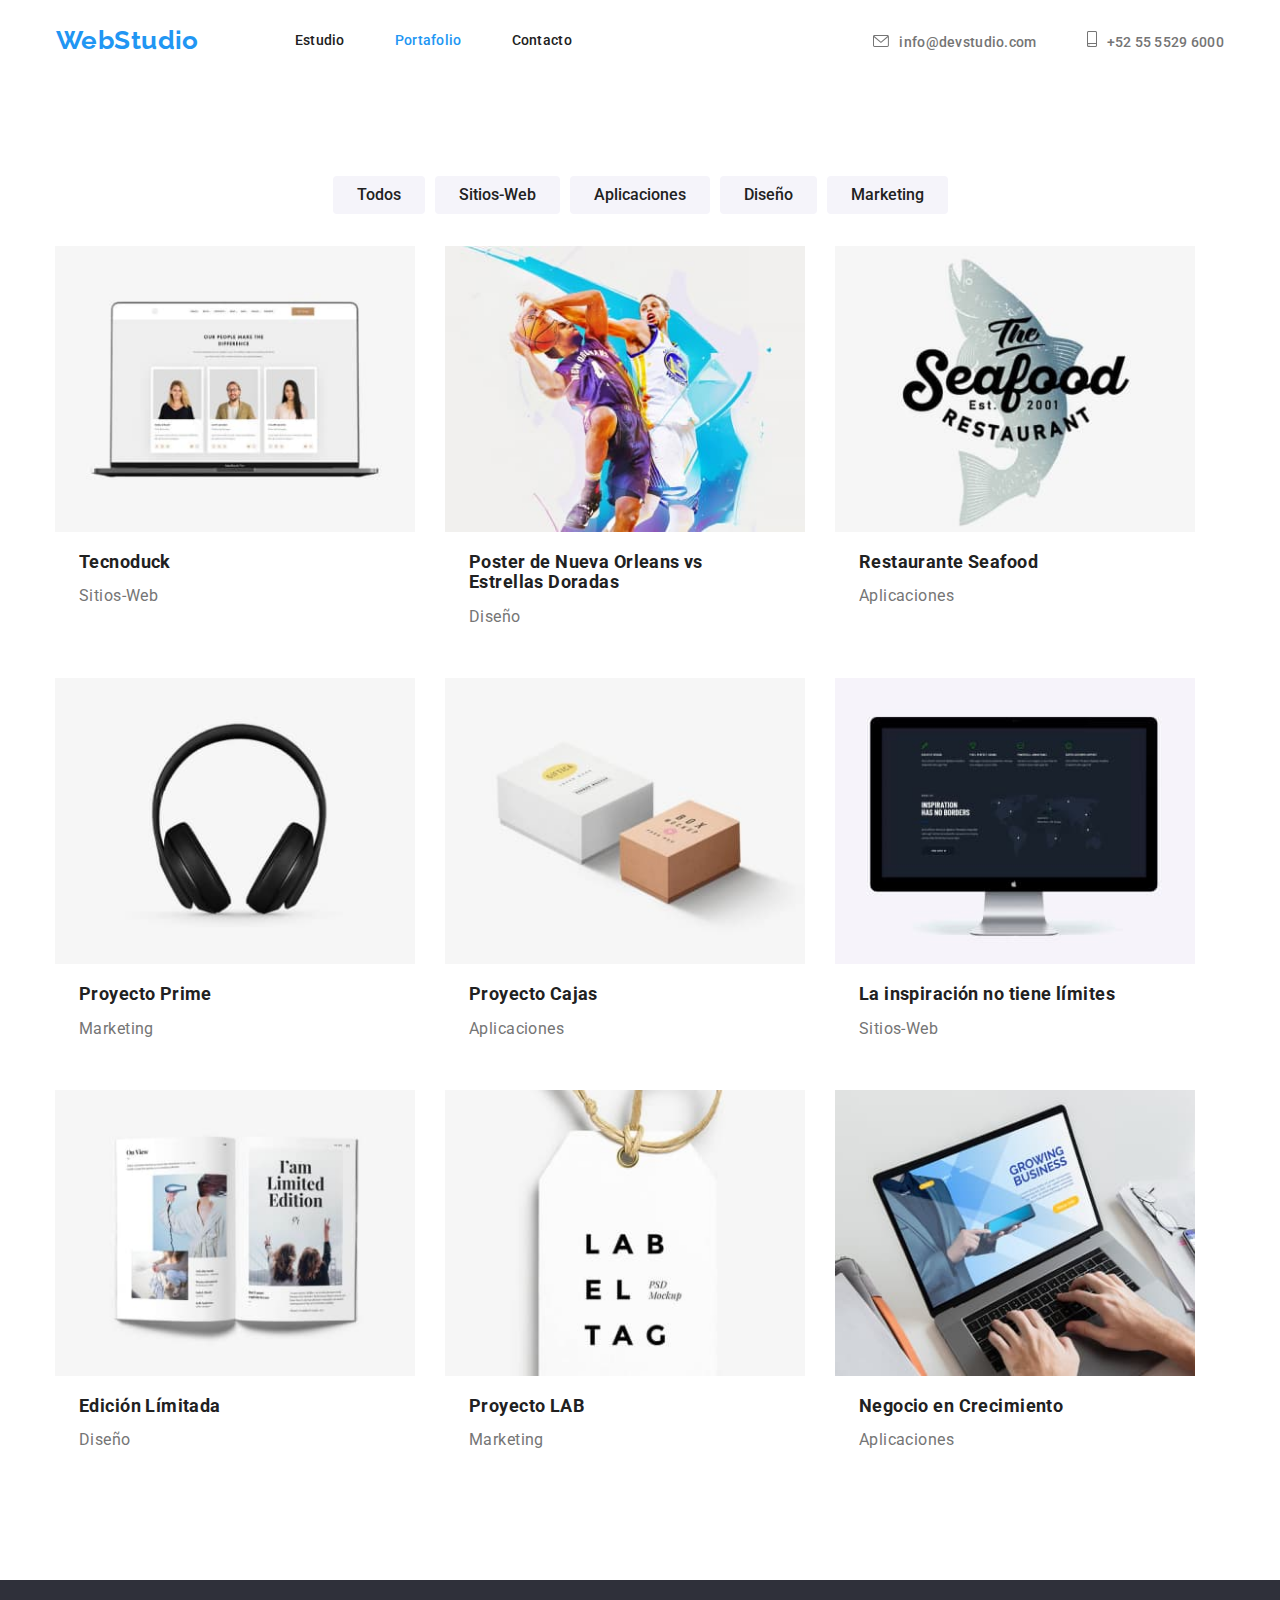
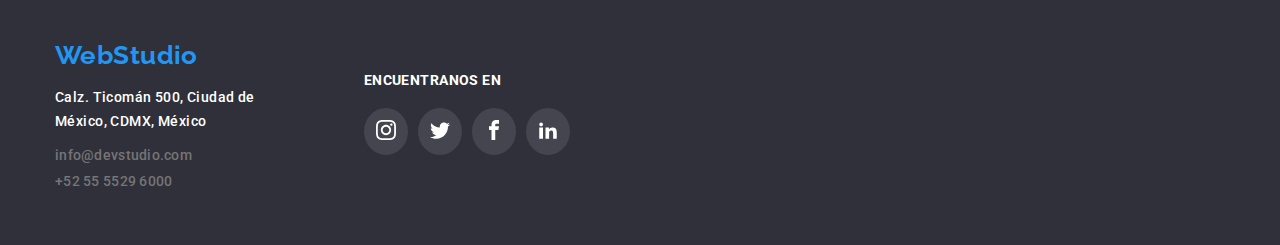
==== portfolio.html @ 625d2a37 "tarea4" ====
<!DOCTYPE html>
<html lang="en">
  <head>
    <meta charset="UTF-8" />
    <meta http-equiv="X-UA-Compatible" content="IE=edge" />
    <meta name="viewport" content="width=device-width, initial-scale=1.0" />
    <title>WebStudio - Portafolio</title>
    <link rel="stylesheet" href="./css/styles.css" />
    <link rel="shortcut icon" href="./images/logo.png" type="image/png" />
    <link
      href="https://fonts.googleapis.com/css2?family=Raleway:wght@200;300;400;500;600;700&family=Roboto:wght@100;300;400;500;700&display=swap"
      rel="stylesheet"
    />
    <link rel="stylesheet" href="node_modules/modern-normalize/modern-normalize.css">
    <svg aria-hidden="true" style="position: absolute; width: 0; height: 0; overflow: hidden;" version="1.1" xmlns="http://www.w3.org/2000/svg" xmlns:xlink="http://www.w3.org/1999/xlink">
      <defs>
      <symbol id="icon-cell" viewBox="0 0 20 32">
      <path d="M17 0h-14c-1.654 0-3 1.346-3 3v26c0 1.654 1.346 3 3 3h14c1.654 0 3-1.346 3-3v-26c0-1.654-1.346-3-3-3zM3 2h14c0.552 0 1 0.448 1 1v21h-16v-21c0-0.552 0.448-1 1-1zM17 30h-14c-0.552 0-1-0.448-1-1v-3h16v3c0 0.552-0.448 1-1 1z"></path>
      <path d="M4.707 27.478c0.391 0.365 0.391 0.956 0 1.321s-1.024 0.365-1.414 0c-0.391-0.365-0.391-0.956 0-1.321s1.024-0.365 1.414 0z"></path>
      </symbol>
      <symbol id="icon-mail" viewBox="0 0 43 32">
      <path d="M38.667 0h-34.667c-2.206 0-4 1.794-4 4v24c0 2.206 1.794 4 4 4h34.667c2.206 0 4-1.794 4-4v-24c0-2.206-1.794-4-4-4zM38.667 2.667c0.181 0 0.353 0.038 0.511 0.103l-17.844 15.466-17.844-15.466c0.158-0.066 0.33-0.103 0.511-0.103h34.667zM38.667 29.333h-34.667c-0.736 0-1.333-0.598-1.333-1.333v-22.413l17.793 15.421c0.251 0.217 0.563 0.326 0.874 0.326s0.622-0.108 0.874-0.326l17.793-15.421v22.413c0 0.736-0.598 1.333-1.333 1.333z"></path>
      </symbol>
      <symbol id="icon-facebook" viewBox="0 0 32 32">
        <path
          d="M19 6h5v-6h-5c-3.86 0-7 3.14-7 7v3h-4v6h4v16h6v-16h5l1-6h-6v-3c0-0.542 0.458-1 1-1z"
        ></path>
      </symbol>
      <symbol id="icon-instagram" viewBox="0 0 32 32">
        <path
          d="M16 2.881c4.275 0 4.781 0.019 6.462 0.094 1.563 0.069 2.406 0.331 2.969 0.55 0.744 0.288 1.281 0.638 1.837 1.194 0.563 0.563 0.906 1.094 1.2 1.838 0.219 0.563 0.481 1.412 0.55 2.969 0.075 1.688 0.094 2.194 0.094 6.463s-0.019 4.781-0.094 6.463c-0.069 1.563-0.331 2.406-0.55 2.969-0.288 0.744-0.637 1.281-1.194 1.837-0.563 0.563-1.094 0.906-1.837 1.2-0.563 0.219-1.413 0.481-2.969 0.55-1.688 0.075-2.194 0.094-6.463 0.094s-4.781-0.019-6.463-0.094c-1.563-0.069-2.406-0.331-2.969-0.55-0.744-0.288-1.281-0.637-1.838-1.194-0.563-0.563-0.906-1.094-1.2-1.837-0.219-0.563-0.481-1.413-0.55-2.969-0.075-1.688-0.094-2.194-0.094-6.463s0.019-4.781 0.094-6.463c0.069-1.563 0.331-2.406 0.55-2.969 0.288-0.744 0.638-1.281 1.194-1.838 0.563-0.563 1.094-0.906 1.838-1.2 0.563-0.219 1.412-0.481 2.969-0.55 1.681-0.075 2.188-0.094 6.463-0.094zM16 0c-4.344 0-4.887 0.019-6.594 0.094-1.7 0.075-2.869 0.35-3.881 0.744-1.056 0.412-1.95 0.956-2.837 1.85-0.894 0.888-1.438 1.781-1.85 2.831-0.394 1.019-0.669 2.181-0.744 3.881-0.075 1.713-0.094 2.256-0.094 6.6s0.019 4.887 0.094 6.594c0.075 1.7 0.35 2.869 0.744 3.881 0.413 1.056 0.956 1.95 1.85 2.837 0.887 0.887 1.781 1.438 2.831 1.844 1.019 0.394 2.181 0.669 3.881 0.744 1.706 0.075 2.25 0.094 6.594 0.094s4.888-0.019 6.594-0.094c1.7-0.075 2.869-0.35 3.881-0.744 1.050-0.406 1.944-0.956 2.831-1.844s1.438-1.781 1.844-2.831c0.394-1.019 0.669-2.181 0.744-3.881 0.075-1.706 0.094-2.25 0.094-6.594s-0.019-4.887-0.094-6.594c-0.075-1.7-0.35-2.869-0.744-3.881-0.394-1.063-0.938-1.956-1.831-2.844-0.887-0.887-1.781-1.438-2.831-1.844-1.019-0.394-2.181-0.669-3.881-0.744-1.712-0.081-2.256-0.1-6.6-0.1v0z"
        ></path>
        <path
          d="M16 7.781c-4.537 0-8.219 3.681-8.219 8.219s3.681 8.219 8.219 8.219 8.219-3.681 8.219-8.219c0-4.537-3.681-8.219-8.219-8.219zM16 21.331c-2.944 0-5.331-2.387-5.331-5.331s2.387-5.331 5.331-5.331c2.944 0 5.331 2.387 5.331 5.331s-2.387 5.331-5.331 5.331z"
        ></path>
        <path
          d="M26.462 7.456c0 1.060-0.859 1.919-1.919 1.919s-1.919-0.859-1.919-1.919c0-1.060 0.859-1.919 1.919-1.919s1.919 0.859 1.919 1.919z"
        ></path>
      </symbol>
      <symbol id="icon-twitter" viewBox="0 0 32 32">
        <path
          d="M32 7.075c-1.175 0.525-2.444 0.875-3.769 1.031 1.356-0.813 2.394-2.1 2.887-3.631-1.269 0.75-2.675 1.3-4.169 1.594-1.2-1.275-2.906-2.069-4.794-2.069-3.625 0-6.563 2.938-6.563 6.563 0 0.512 0.056 1.012 0.169 1.494-5.456-0.275-10.294-2.888-13.531-6.862-0.563 0.969-0.887 2.1-0.887 3.3 0 2.275 1.156 4.287 2.919 5.463-1.075-0.031-2.087-0.331-2.975-0.819 0 0.025 0 0.056 0 0.081 0 3.181 2.263 5.838 5.269 6.437-0.55 0.15-1.131 0.231-1.731 0.231-0.425 0-0.831-0.044-1.237-0.119 0.838 2.606 3.263 4.506 6.131 4.563-2.25 1.762-5.075 2.813-8.156 2.813-0.531 0-1.050-0.031-1.569-0.094 2.913 1.869 6.362 2.95 10.069 2.95 12.075 0 18.681-10.006 18.681-18.681 0-0.287-0.006-0.569-0.019-0.85 1.281-0.919 2.394-2.075 3.275-3.394z"
        ></path>
      </symbol>
      <symbol id="icon-linkedin" viewBox="0 0 32 32">
        <path
          d="M12 12h5.535v2.837h0.079c0.77-1.381 2.655-2.837 5.464-2.837 5.842 0 6.922 3.637 6.922 8.367v9.633h-5.769v-8.54c0-2.037-0.042-4.657-3.001-4.657-3.005 0-3.463 2.218-3.463 4.509v8.688h-5.767v-18z"
        ></path>
        <path d="M2 12h6v18h-6v-18z"></path>
        <path
          d="M8 7c0 1.657-1.343 3-3 3s-3-1.343-3-3c0-1.657 1.343-3 3-3s3 1.343 3 3z"
        ></path>
      </symbol>
      </defs>
      </svg>
  </head>
  <body>
    <header class="header">
      <div class="container header-container">
        <a class="logo" href="./index.html">WebStudio</a>
        <nav class="navegation">
          <ul class="list nav-menu">
            <li class="nav-list">
              <a class="link" href="./index.html">Estudio</a>
            </li>
            <li class="nav-list">
              <a class="link current" href="./portfolio.html">Portafolio</a>
            </li>
            <li class="nav-list">
              <a class="link" href="./contacto.html">Contacto</a>
            </li>
          </ul>
        </nav>
        <ul class="list nav-info">
          <li class="nav-list">
            <a class="link-contact" href="mailto:info@devstudio.com"
              ><svg class="svg-info" width="16" height="12"><use href="#icon-mail"></use></svg>info@devstudio.com</a
            >
          </li>
          <li class="nav-list">
            <a class="link-contact" href="tel:+525555296000"
              ><svg class="svg-info" width="10" height="16"><use href="#icon-cell"></use></svg>+52 55 5529 6000</a
            >
          </li>
        </ul>
      </div>
    </header>
    <main>
      <section class="port-galery section">
        <div class="container">
          <h2 hidden>Portafolio</h2>
          <ul class="nav-btn">
            <li class="list-btn">
              <button class="btn" type="button" href="#">Todos</button>
            </li>
            <li class="list-btn">
              <button class="btn" type="button" href="#">Sitios-Web</button>
            </li>
            <li class="list-btn">
              <button class="btn" type="button" href="#">Aplicaciones</button>
            </li>
            <li class="list-btn">
              <button class="btn" type="button" href="#">Diseño</button>
            </li>
            <li class="list-btn">
              <button class="btn" type="button" href="#">Marketing</button>
            </li>
          </ul>
          <ul class="galery">
            <li class="list-portfolio">
              <img
                class="img-galery"
                src="./images/imagen8.jpg"
                alt="imagen"
                width="380"
                height="294"
              />
              <div class="detail">
                <h3 class="list-tittle">Tecnoduck</h3>
                <p class="list-paragraph">Sitios-Web</p>
              </div>
            </li>
            <li class="list-portfolio">
              <img
                class="img-galery"
                src="./images/imagen9.jpg"
                alt="imagen"
                width="380"
                height="294"
              />
              <div class="detail">
                <h3 class="list-tittle">
                  Poster de Nueva Orleans vs Estrellas Doradas
                </h3>
                <p class="list-paragraph">Diseño</p>
              </div>
            </li>
            <li class="list-portfolio">
              <img
                class="img-galery"
                src="./images/imagen10.jpg"
                alt="imagen"
                width="380"
                height="294"
              />
              <div class="detail">
                <h3 class="list-tittle">Restaurante Seafood</h3>
                <p class="list-paragraph">Aplicaciones</p>
              </div>
            </li>
            <li class="list-portfolio">
              <img
                class="img-galery"
                src="./images/imagen11.jpg"
                alt="imagen"
                width="380"
                height="294"
              />
              <div class="detail">
                <h3 class="list-tittle">Proyecto Prime</h3>
                <p class="list-paragraph">Marketing</p>
              </div>
            </li>
            <li class="list-portfolio">
              <img
                class="img-galery"
                src="./images/imagen12.jpg"
                alt="imagen"
                width="380"
                height="294"
              />
              <div class="detail">
                <h3 class="list-tittle">Proyecto Cajas</h3>
                <p class="list-paragraph">Aplicaciones</p>
              </div>
            </li>
            <li class="list-portfolio">
              <img
                class="img-galery"
                src="./images/imagen13.jpg"
                alt="imagen"
                width="380"
                height="294"
              />
              <div class="detail">
                <h3 class="list-tittle">La inspiración no tiene límites</h3>
                <p class="list-paragraph">Sitios-Web</p>
              </div>
            </li>
            <li class="list-portfolio">
              <img
                class="img-galery"
                src="./images/imagen14.jpg"
                alt="imagen"
                width="380"
                height="294"
              />
              <div class="detail">
                <h3 class="list-tittle">Edición Límitada</h3>
                <p class="list-paragraph">Diseño</p>
              </div>
            </li>
            <li class="list-portfolio">
              <img
                class="img-galery"
                src="./images/imagen15.jpg"
                alt="imagen"
                width="380"
                height="294"
              />
              <div class="detail">
                <h3 class="list-tittle">Proyecto LAB</h3>
                <p class="list-paragraph">Marketing</p>
              </div>
            </li>
            <li class="list-portfolio">
              <img
                class="img-galery"
                src="./images/imagen16.jpg"
                alt="imagen"
                width="380"
                height="294"
              />
              <div class="detail">
                <h3 class="list-tittle">Negocio en Crecimiento</h3>
                <p class="list-paragraph">Aplicaciones</p>
              </div>
            </li>
          </ul>
        </div>
      </section>
    </main>
    <footer class="footer">
      <div class="container footer-container">
        <div class="address-container">
          <a class="logo" href="./index.html">WebStudio</a>
          <address class="address">
            <a class="link" href="https://goo.gl/maps/hiGQsij5Dy2pYsYn6"
              >Calz. Ticomán 500, Ciudad de México, CDMX, México</a
            >
            <ul class="list footer-list">
              <li class="list-link">
                <a class="link-contact" href="mailto:info@devstudio.com"
                  >info@devstudio.com</a
                >
              </li>
              <li class="list-link">
                <a class="link-contact" href="tel:+525555296000"
                  >+52 55 5529 6000</a
                >
              </li>
            </ul>
          </address>
        </div>
        <div class="social-footer">
          <h3 class="tittle-social">ENCUENTRANOS EN</h3>
          <div class="container-social-footer">
            <div class="svg-footer">
              <svg class="icon-social" width="20" height="20">
                <use href="#icon-instagram"></use>
              </svg>
            </div>
            <div class="svg-footer">
              <svg class="icon-social" width="20" height="20">
                <use href="#icon-twitter"></use>
              </svg>
            </div>
            <div class="svg-footer">
              <svg class="icon-social" width="20" height="20">
                <use href="#icon-facebook"></use>
              </svg>
            </div>
            <div class="svg-footer">
              <svg class="icon-social" width="20" height="20">
                <use href="#icon-linkedin"></use>
              </svg>
            </div>
          </div>
        </div>
      </div>
    </footer>
  </body>
</html>
---- css/styles.css ----
*,
*::before,
*::after {
  box-sizing: border-box;
}

:root {
  --color-social: #afb1b8;
  --text-color: #212121;
  --white-color: #ffffff;
  --color-blue: #2196f3;
  --color-button-menu: #f5f4fa;
  --color-paragraph: #757575;
  --background-color: #2f303a;
  --color-svg: #2a2a2a;
}

body {
  font-family: "Roboto";
  font-size: 14px;
  letter-spacing: 0.03em;
  color: var(--text-color);
  background-color: var(--white-color);
  margin: 0;
}

.section {
  padding-top: 94px;
  padding-bottom: 94px;
}

h1,
h2,
h3,
h4,
h5,
h6,
p,
li {
  padding: 0;
  margin: 0;
  font-size: inherit;
}

.container {
  max-width: 1200px;
  padding-left: 15px;
  padding-right: 15px;
  margin: 0 auto;
}

.list {
  margin-top: 0;
  margin-bottom: 0;
  padding: 0;
}

img {
  display: block;
  max-width: 100%;
  height: auto;
}

.link,
.link-contact,
.box-img,
.list,
.nav-list,
.logo,
.list-portfolio,
.img-list,
.list-btn,
.list-link {
  text-decoration: none;
  list-style: none;
  color: var(--text-color);
  padding: 0;
}

header {
  border-color: var(--color-blue);
}

.current {
  color: var(--color-blue);
}

/* Cabecera */

.header-container {
  display: flex;
  align-items: center;
  border: 1px solid var(--white-color);
}

.navegation {
  display: flex;
  align-items: center;
}

.nav-menu {
  display: flex;
  align-items: center;
  padding: 0;
}

.nav-info {
  display: flex;
  align-items: flex-end;
  padding: 0;
  margin-left: auto;
}

.nav-list {
  margin-right: 50px;
}

.svg-info {
  fill: var(--color-paragraph);
  margin-right: 10px;
}

.nav-list:last-child {
  margin-right: 0;
}

.logo {
  font-family: "Raleway", sans-serif;
  font-size: 26px;
  font-weight: 700;
  line-height: 1.19;
  color: var(--color-blue);
  margin-right: 96px;
  padding-top: 24px;
  padding-bottom: 25px;
}

.link,
.link-contact {
  font-weight: 500;
  line-height: 1.14;
  letter-spacing: 0.02em;
  padding-top: 32px;
  padding-bottom: 32px;
}

.link-contact {
  color: var(--color-paragraph);
}

.link:hover,
.link-contact:hover,
.link:focus,
.link-contact:focus {
  color: var(--color-blue);
  fill: var(--color-blue);
}

/* Sección de titulo */

.hero {
  background-color: var(--background-color);
  background-image: url(../images/hero.png);
  background-size: cover;
  text-align: center;
  padding-top: 200px;
  padding-bottom: 200px;
}

.hero-tittle {
  font-weight: 900;
  font-size: 44px;
  line-height: 1.36;
  letter-spacing: 0.06em;
  color: var(--white-color);
  max-width: 696px;
  margin: 0 auto 30px auto;
}

.hero-button {
  background: var(--color-blue);
  box-shadow: 0px 4px 4px rgba(0, 0, 0, 0.15);
  border-radius: 4px;
  border-color: #67a1d1;
  border: none;
  color: var(--white-color);
  font-size: 16px;
  font-weight: 700;
  line-height: 1.8;
  letter-spacing: 0.03em;
  cursor: pointer;
  padding: 10px 32px;
}

.hero-button:hover {
  border: 1px solid var(--color-blue);
}

/* Cuerpo de la página */

.paragraph {
  display: flex;
  flex-wrap: wrap;
  gap: 1rem;
  padding: 0;
}

.icon-svg {
  margin-bottom: 30px;
  background-color: var(--color-button-menu);
}

.icon {
  margin: 25px 100px;
  fill: var(--color-svg);
}

.list-p {
  flex-basis: calc((100% - 50px) / 4);
}

.list-tittle {
  font-weight: 700;
  line-height: 1.14;
  margin-bottom: 10px;
}

.list-paragraph {
  font-weight: 400;
  line-height: 1.7;
  font-size: 16px;
  color: var(--color-paragraph);
}

.subtittle {
  font-weight: 700;
  font-size: 36px;
  line-height: 1.16;
  text-align: center;
  margin-bottom: 55px;
}

.tag {
  position: relative;
  bottom: 71px;
  background-color: rgba(47, 48, 58, 0.8);
  width: 373px;
  padding: 27px 79px;
}

.tag-a {
  color: var(--white-color);
}

.box-img {
  display: flex;
  flex-wrap: wrap;
  gap: 15px;
  padding: 0;
}

.our-team {
  background: var(--color-button-menu);
}

.box-list {
  margin: 0;
  padding: 0;
  flex-basis: calc((100% - 30px) / 3);
}

.box-team {
  display: flex;
  justify-content: space-between;
  flex-wrap: wrap;
  padding: 0;
}

.img-list {
  background: var(--white-color);
  box-shadow: 0px 1px 3px rgba(0, 0, 0, 0.12), 0px 1px 1px rgba(0, 0, 0, 0.14),
    0px 2px 1px rgba(0, 0, 0, 0.2);
  border-radius: 0px 0px 4px 4px;
  padding-left: 0;
  height: 428px;
  flex-basis: calc((100% - 90px) / 4);
}

.name-profession {
  padding-top: 30px;
  padding-bottom: 30px;
}

.team-name {
  font-weight: 500;
  line-height: 1.18;
  text-align: center;
  margin-bottom: 10px;
}

.img-list .list-paragraph {
  text-align: center;
}

.social-container {
  display: flex;
  justify-content: center;
  margin-top: 16px;
  margin-bottom: 30px;
}

.svg-container {
  border-radius: 50%;
  margin-right: 10px;
  padding: 12px;
  fill: var(--color-social);
  display: flex;
  justify-content: center;
  align-items: center;
}

.svg-container:hover {
  fill: var(--white-color);
  background-color: var(--color-blue);
  cursor: pointer;
}

.client {
  padding-top: 56px;
  padding-bottom: 151px;
}

.svg-client-container {
  display: flex;
  justify-content: center;
}

.svg-client {
  border: 1px solid #afb1b8;
  border-radius: 4px;
  margin-right: 30px;
}

.svg-client:last-child {
  margin-right: 0;
}

.icon-client {
  fill: #afb1b8;
  padding: 14px 32px;
  box-sizing: content-box;
}

.svg-client:hover,
.icon-client:hover {
  border-color: var(--color-blue);
  fill: var(--color-blue);
}

/* Pie de pagina */

.footer {
  background-color: var(--background-color);
  padding-top: 60px;
  padding-bottom: 60px;
}

.footer-container {
  display: flex;
}

.footer .container .logo {
  margin-bottom: 14px;
  padding: 0;
  display: block;
}

.footer .container .logo:hover {
  font-size: 27px;
}

.address {
  width: 231px;
  height: 100px;
}

.footer .address .list-link {
  margin-bottom: 10px;
}

.footer .address .list-link:last-child {
  margin-bottom: 0;
}

.footer .container .link {
  display: block;
  color: var(--white-color);
  font-style: normal;
  line-height: 24px;
  letter-spacing: 0.03em;
  margin-bottom: 14px;
  padding: 0;
}

.footer .container .link:hover {
  color: var(--color-blue);
}

.footer .container .footer-list {
  font-style: normal;
  padding: 0;
}

.footer .container .footer-list .link-contact {
  padding: 0;
}

.social-footer {
  margin-left: 70px;
  margin-top: 32px;
}

.container-social-footer {
  display: flex;
}

.tittle-social {
  font-weight: 700;
  font-size: 14px;
  line-height: 16px;
  letter-spacing: 0.03em;
  color: var(--white-color);
  margin-bottom: 20px;
}

.svg-footer {
  background: rgba(255, 255, 255, 0.1);
  padding: 12px;
  border-radius: 50%;
  margin-right: 10px;
  fill: var(--white-color);
}

.svg-footer:last-child {
  margin-right: 0;
}

.svg-footer:hover {
  background: var(--color-blue);
  cursor: pointer;
}
/* PORTAFOLIO */
/* Cuerpo de la pagina */

/* Botones */

.nav-btn {
  display: flex;
  gap: 10px;
  justify-content: center;
  padding: 0;
  margin-bottom: 32px;
  margin-top: 0;
}

.btn {
  font-family: "Roboto";
  font-weight: 500;
  font-size: 16px;
  line-height: 1.62;
  color: var(--text-color);
  text-align: center;
  background-color: var(--color-button-menu);
  border-radius: 4px;
  border-style: none;
  cursor: pointer;
  padding: 6px 24px;
}

.btn:hover,
.btn:focus,
.btn:active {
  background-color: var(--color-blue);
  color: var(--white-color);
}

/* galeria del portafolio */

.galery {
  display: flex;
  flex-wrap: wrap;
  padding: 0;
  gap: 30px;
}

.detail .list-tittle {
  font-size: 18px;
}

.list-portfolio {
  flex-basis: calc((100% - 90px) / 3);
}

.list-portfolio:hover {
  background: var(--white-color);
  border: 1px solid var(--color-button-menu);
  box-shadow: 0px 1px 1px rgba(0, 0, 0, 0.12), 0px 4px 4px rgba(0, 0, 0, 0.06),
    1px 4px 6px rgba(0, 0, 0, 0.16);
  cursor: pointer;
}

.detail {
  padding: 20px 24px 18px 24px;
}
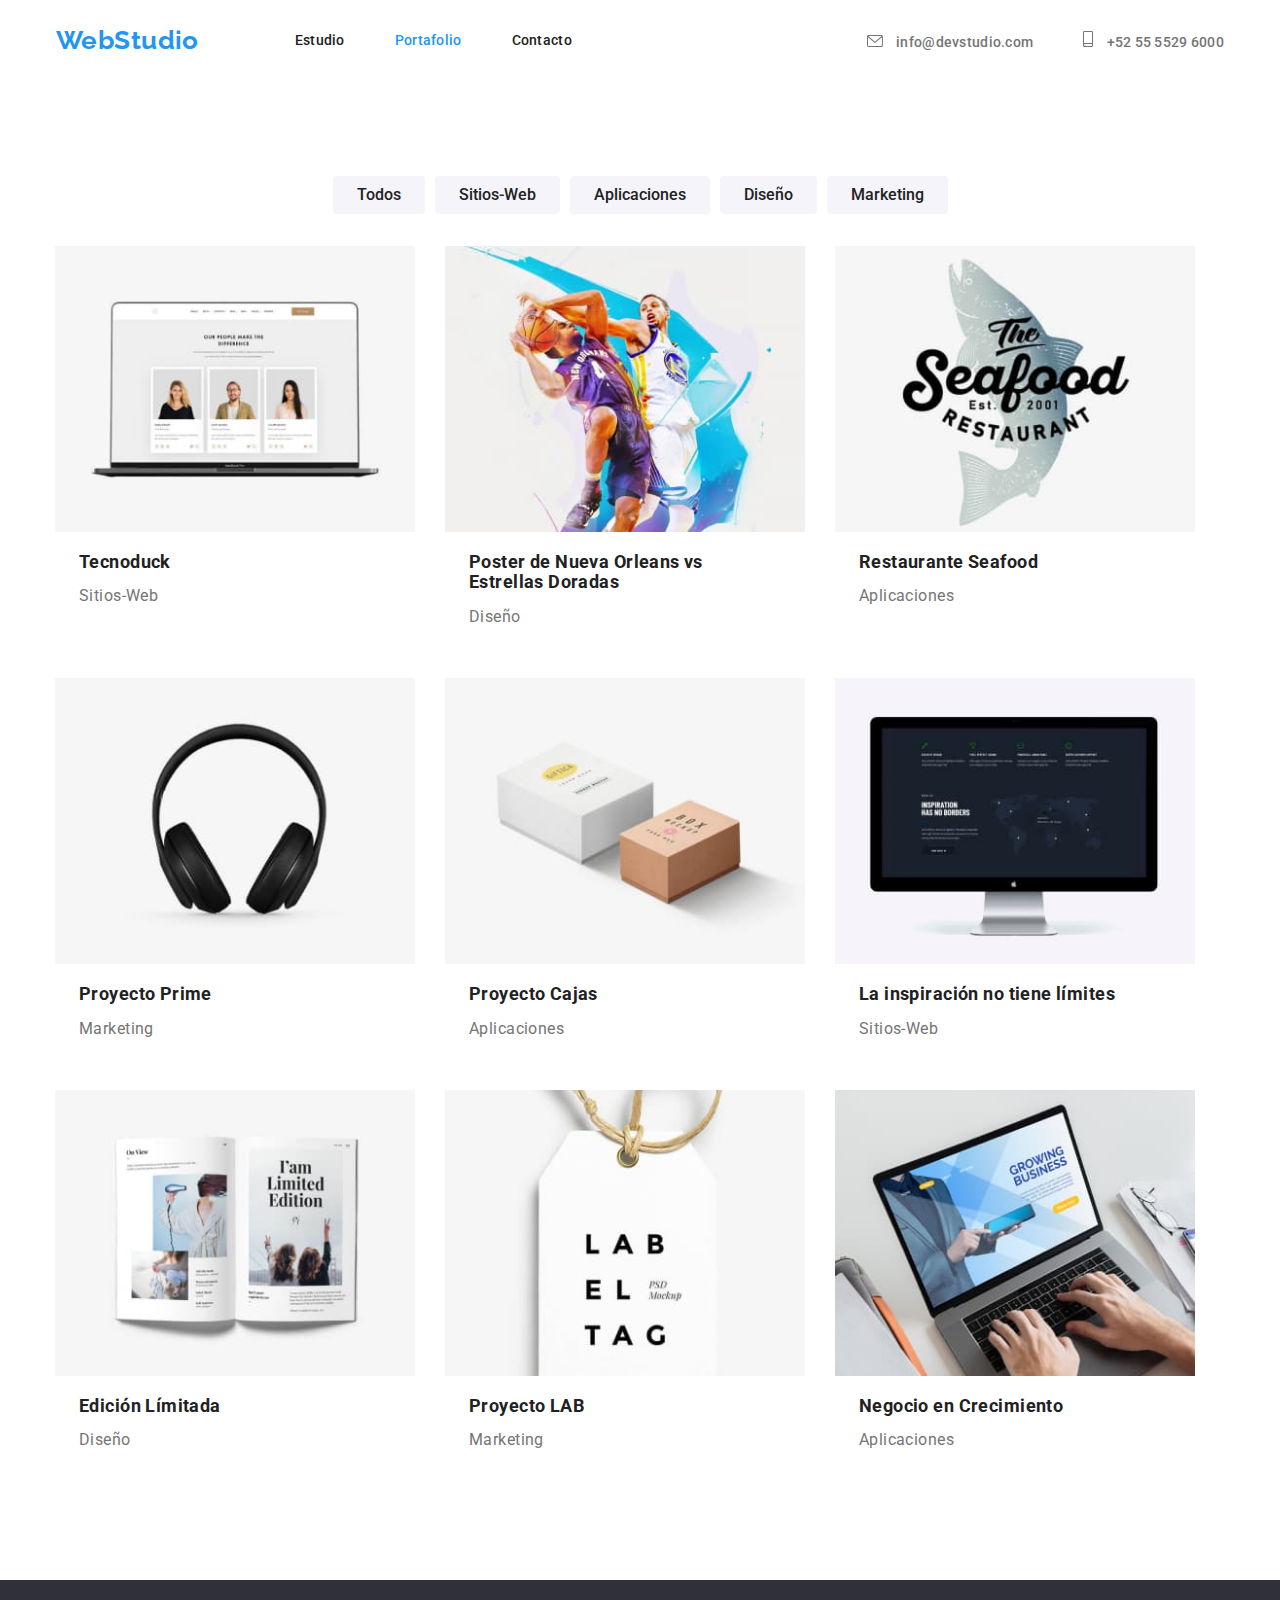
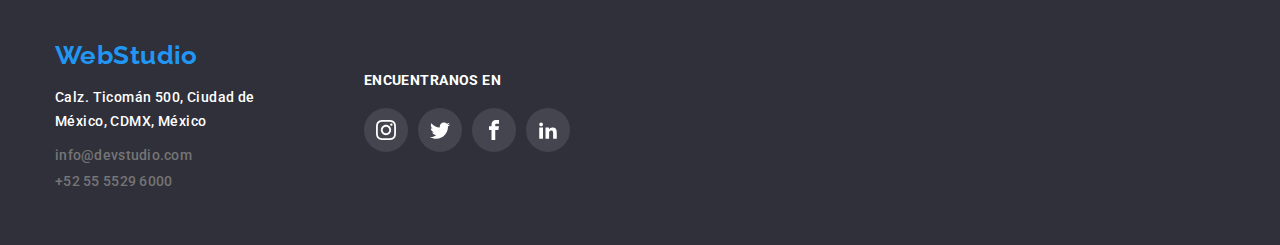
==== commit 55108b3f: "corrections" ====
--- a/portfolio.html
+++ b/portfolio.html
@@ -12,47 +12,6 @@
       rel="stylesheet"
     />
     <link rel="stylesheet" href="node_modules/modern-normalize/modern-normalize.css">
-    <svg aria-hidden="true" style="position: absolute; width: 0; height: 0; overflow: hidden;" version="1.1" xmlns="http://www.w3.org/2000/svg" xmlns:xlink="http://www.w3.org/1999/xlink">
-      <defs>
-      <symbol id="icon-cell" viewBox="0 0 20 32">
-      <path d="M17 0h-14c-1.654 0-3 1.346-3 3v26c0 1.654 1.346 3 3 3h14c1.654 0 3-1.346 3-3v-26c0-1.654-1.346-3-3-3zM3 2h14c0.552 0 1 0.448 1 1v21h-16v-21c0-0.552 0.448-1 1-1zM17 30h-14c-0.552 0-1-0.448-1-1v-3h16v3c0 0.552-0.448 1-1 1z"></path>
-      <path d="M4.707 27.478c0.391 0.365 0.391 0.956 0 1.321s-1.024 0.365-1.414 0c-0.391-0.365-0.391-0.956 0-1.321s1.024-0.365 1.414 0z"></path>
-      </symbol>
-      <symbol id="icon-mail" viewBox="0 0 43 32">
-      <path d="M38.667 0h-34.667c-2.206 0-4 1.794-4 4v24c0 2.206 1.794 4 4 4h34.667c2.206 0 4-1.794 4-4v-24c0-2.206-1.794-4-4-4zM38.667 2.667c0.181 0 0.353 0.038 0.511 0.103l-17.844 15.466-17.844-15.466c0.158-0.066 0.33-0.103 0.511-0.103h34.667zM38.667 29.333h-34.667c-0.736 0-1.333-0.598-1.333-1.333v-22.413l17.793 15.421c0.251 0.217 0.563 0.326 0.874 0.326s0.622-0.108 0.874-0.326l17.793-15.421v22.413c0 0.736-0.598 1.333-1.333 1.333z"></path>
-      </symbol>
-      <symbol id="icon-facebook" viewBox="0 0 32 32">
-        <path
-          d="M19 6h5v-6h-5c-3.86 0-7 3.14-7 7v3h-4v6h4v16h6v-16h5l1-6h-6v-3c0-0.542 0.458-1 1-1z"
-        ></path>
-      </symbol>
-      <symbol id="icon-instagram" viewBox="0 0 32 32">
-        <path
-          d="M16 2.881c4.275 0 4.781 0.019 6.462 0.094 1.563 0.069 2.406 0.331 2.969 0.55 0.744 0.288 1.281 0.638 1.837 1.194 0.563 0.563 0.906 1.094 1.2 1.838 0.219 0.563 0.481 1.412 0.55 2.969 0.075 1.688 0.094 2.194 0.094 6.463s-0.019 4.781-0.094 6.463c-0.069 1.563-0.331 2.406-0.55 2.969-0.288 0.744-0.637 1.281-1.194 1.837-0.563 0.563-1.094 0.906-1.837 1.2-0.563 0.219-1.413 0.481-2.969 0.55-1.688 0.075-2.194 0.094-6.463 0.094s-4.781-0.019-6.463-0.094c-1.563-0.069-2.406-0.331-2.969-0.55-0.744-0.288-1.281-0.637-1.838-1.194-0.563-0.563-0.906-1.094-1.2-1.837-0.219-0.563-0.481-1.413-0.55-2.969-0.075-1.688-0.094-2.194-0.094-6.463s0.019-4.781 0.094-6.463c0.069-1.563 0.331-2.406 0.55-2.969 0.288-0.744 0.638-1.281 1.194-1.838 0.563-0.563 1.094-0.906 1.838-1.2 0.563-0.219 1.412-0.481 2.969-0.55 1.681-0.075 2.188-0.094 6.463-0.094zM16 0c-4.344 0-4.887 0.019-6.594 0.094-1.7 0.075-2.869 0.35-3.881 0.744-1.056 0.412-1.95 0.956-2.837 1.85-0.894 0.888-1.438 1.781-1.85 2.831-0.394 1.019-0.669 2.181-0.744 3.881-0.075 1.713-0.094 2.256-0.094 6.6s0.019 4.887 0.094 6.594c0.075 1.7 0.35 2.869 0.744 3.881 0.413 1.056 0.956 1.95 1.85 2.837 0.887 0.887 1.781 1.438 2.831 1.844 1.019 0.394 2.181 0.669 3.881 0.744 1.706 0.075 2.25 0.094 6.594 0.094s4.888-0.019 6.594-0.094c1.7-0.075 2.869-0.35 3.881-0.744 1.050-0.406 1.944-0.956 2.831-1.844s1.438-1.781 1.844-2.831c0.394-1.019 0.669-2.181 0.744-3.881 0.075-1.706 0.094-2.25 0.094-6.594s-0.019-4.887-0.094-6.594c-0.075-1.7-0.35-2.869-0.744-3.881-0.394-1.063-0.938-1.956-1.831-2.844-0.887-0.887-1.781-1.438-2.831-1.844-1.019-0.394-2.181-0.669-3.881-0.744-1.712-0.081-2.256-0.1-6.6-0.1v0z"
-        ></path>
-        <path
-          d="M16 7.781c-4.537 0-8.219 3.681-8.219 8.219s3.681 8.219 8.219 8.219 8.219-3.681 8.219-8.219c0-4.537-3.681-8.219-8.219-8.219zM16 21.331c-2.944 0-5.331-2.387-5.331-5.331s2.387-5.331 5.331-5.331c2.944 0 5.331 2.387 5.331 5.331s-2.387 5.331-5.331 5.331z"
-        ></path>
-        <path
-          d="M26.462 7.456c0 1.060-0.859 1.919-1.919 1.919s-1.919-0.859-1.919-1.919c0-1.060 0.859-1.919 1.919-1.919s1.919 0.859 1.919 1.919z"
-        ></path>
-      </symbol>
-      <symbol id="icon-twitter" viewBox="0 0 32 32">
-        <path
-          d="M32 7.075c-1.175 0.525-2.444 0.875-3.769 1.031 1.356-0.813 2.394-2.1 2.887-3.631-1.269 0.75-2.675 1.3-4.169 1.594-1.2-1.275-2.906-2.069-4.794-2.069-3.625 0-6.563 2.938-6.563 6.563 0 0.512 0.056 1.012 0.169 1.494-5.456-0.275-10.294-2.888-13.531-6.862-0.563 0.969-0.887 2.1-0.887 3.3 0 2.275 1.156 4.287 2.919 5.463-1.075-0.031-2.087-0.331-2.975-0.819 0 0.025 0 0.056 0 0.081 0 3.181 2.263 5.838 5.269 6.437-0.55 0.15-1.131 0.231-1.731 0.231-0.425 0-0.831-0.044-1.237-0.119 0.838 2.606 3.263 4.506 6.131 4.563-2.25 1.762-5.075 2.813-8.156 2.813-0.531 0-1.050-0.031-1.569-0.094 2.913 1.869 6.362 2.95 10.069 2.95 12.075 0 18.681-10.006 18.681-18.681 0-0.287-0.006-0.569-0.019-0.85 1.281-0.919 2.394-2.075 3.275-3.394z"
-        ></path>
-      </symbol>
-      <symbol id="icon-linkedin" viewBox="0 0 32 32">
-        <path
-          d="M12 12h5.535v2.837h0.079c0.77-1.381 2.655-2.837 5.464-2.837 5.842 0 6.922 3.637 6.922 8.367v9.633h-5.769v-8.54c0-2.037-0.042-4.657-3.001-4.657-3.005 0-3.463 2.218-3.463 4.509v8.688h-5.767v-18z"
-        ></path>
-        <path d="M2 12h6v18h-6v-18z"></path>
-        <path
-          d="M8 7c0 1.657-1.343 3-3 3s-3-1.343-3-3c0-1.657 1.343-3 3-3s3 1.343 3 3z"
-        ></path>
-      </symbol>
-      </defs>
-      </svg>
   </head>
   <body>
     <header class="header">
@@ -73,13 +32,17 @@
         </nav>
         <ul class="list nav-info">
           <li class="nav-list">
-            <a class="link-contact" href="mailto:info@devstudio.com"
-              ><svg class="svg-info" width="16" height="12"><use href="#icon-mail"></use></svg>info@devstudio.com</a
+            <a class="link-contact" href="mailto:info@devstudio.com">
+              <svg class="svg-info" width="16" height="12">
+                <use href="./images/symbol-defs.svg#icon-mail"></use></svg>
+                info@devstudio.com</a
             >
           </li>
           <li class="nav-list">
-            <a class="link-contact" href="tel:+525555296000"
-              ><svg class="svg-info" width="10" height="16"><use href="#icon-cell"></use></svg>+52 55 5529 6000</a
+            <a class="link-contact" href="tel:+525555296000">
+              <svg class="svg-info" width="10" height="16">
+                <use href="./images/symbol-defs.svg#icon-cell"></use></svg>
+              +52 55 5529 6000</a
             >
           </li>
         </ul>
@@ -254,28 +217,36 @@
         </div>
         <div class="social-footer">
           <h3 class="tittle-social">ENCUENTRANOS EN</h3>
-          <div class="container-social-footer">
-            <div class="svg-footer">
-              <svg class="icon-social" width="20" height="20">
-                <use href="#icon-instagram"></use>
-              </svg>
-            </div>
-            <div class="svg-footer">
-              <svg class="icon-social" width="20" height="20">
-                <use href="#icon-twitter"></use>
-              </svg>
-            </div>
-            <div class="svg-footer">
-              <svg class="icon-social" width="20" height="20">
-                <use href="#icon-facebook"></use>
-              </svg>
-            </div>
-            <div class="svg-footer">
-              <svg class="icon-social" width="20" height="20">
-                <use href="#icon-linkedin"></use>
-              </svg>
-            </div>
-          </div>
+          <ul class="container-social-footer">
+            <li class="svg-footer">
+              <a class="link-svg" href="#">
+                <svg class="icon-social" width="20" height="20">
+                  <use href="./images/symbol-defs.svg#icon-instagram"></use>
+                </svg>
+              </a>
+            </li>
+            <li class="svg-footer">
+              <a class="link-svg" href="#">
+                <svg class="icon-social" width="20" height="20">
+                  <use href="./images/symbol-defs.svg#icon-twitter"></use>
+                </svg>
+              </a>
+            </li>
+            <li class="svg-footer">
+              <a class="link-svg" href="#">
+                <svg class="icon-social" width="20" height="20">
+                  <use href="./images/symbol-defs.svg#icon-facebook"></use>
+                </svg>
+              </a>
+            </li>
+            <li class="svg-footer">
+              <a class="link-svg" href="#">
+                <svg class="icon-social" width="20" height="20">
+                  <use href="./images/symbol-defs.svg#icon-linkedin"></use>
+                </svg>
+              </a>
+            </li>
+          </ul>
         </div>
       </div>
     </footer>
--- a/css/styles.css
+++ b/css/styles.css
@@ -70,7 +70,9 @@
 .list-portfolio,
 .img-list,
 .list-btn,
-.list-link {
+.list-link,
+.svg-client,
+.svg-footer {
   text-decoration: none;
   list-style: none;
   color: var(--text-color);
@@ -153,6 +155,10 @@
 .link:focus,
 .link-contact:focus {
   color: var(--color-blue);
+  fill: var(--color-blue);
+}
+.link-contact:hover .svg-info,
+.link-contact:focus .svg-info {
   fill: var(--color-blue);
 }
 
@@ -211,7 +217,8 @@
 }
 
 .icon {
-  margin: 25px 100px;
+  margin-top: 25px;
+  margin-bottom: 25px;
   fill: var(--color-svg);
 }
 
@@ -295,7 +302,6 @@
   font-weight: 500;
   line-height: 1.18;
   text-align: center;
-  margin-bottom: 10px;
 }
 
 .img-list .list-paragraph {
@@ -307,24 +313,46 @@
   justify-content: center;
   margin-top: 16px;
   margin-bottom: 30px;
+  padding: 0;
 }
 
 .svg-container {
   border-radius: 50%;
   margin-right: 10px;
-  padding: 12px;
   fill: var(--color-social);
   display: flex;
   justify-content: center;
   align-items: center;
 }
 
-.svg-container:hover {
+.svg-container:last-child{
+  margin-right: 0;
+}
+
+.svg-container:hover,
+.svg-container:focus {
   fill: var(--white-color);
   background-color: var(--color-blue);
   cursor: pointer;
 }
 
+.link-svg-team{
+  display: flex;
+  justify-content: center;
+  align-items: center;
+  border-radius: 50%;
+  fill: #afb1b8;
+  padding: 12px;
+}
+
+.link-svg-team:hover,
+.link-svg-team:focus,
+.link-svg:hover,
+.link-svg:focus{
+  fill: var(--white-color);
+  background: var(--color-blue);
+}
+
 .client {
   padding-top: 56px;
   padding-bottom: 151px;
@@ -333,6 +361,7 @@
 .svg-client-container {
   display: flex;
   justify-content: center;
+  padding: 0;
 }
 
 .svg-client {
@@ -352,7 +381,9 @@
 }
 
 .svg-client:hover,
-.icon-client:hover {
+.icon-client:hover,
+.svg-client:focus,
+.icon-client:focus{
   border-color: var(--color-blue);
   fill: var(--color-blue);
 }
@@ -420,8 +451,13 @@
   margin-top: 32px;
 }
 
+.icon-social{
+  fill: var(--white-color);
+}
+
 .container-social-footer {
   display: flex;
+  padding-left: 0;
 }
 
 .tittle-social {
@@ -435,17 +471,26 @@
 
 .svg-footer {
   background: rgba(255, 255, 255, 0.1);
-  padding: 12px;
   border-radius: 50%;
   margin-right: 10px;
   fill: var(--white-color);
 }
 
+.link-svg{
+  display: flex;
+  justify-content: center;
+  align-items: center;
+  border-radius: 50%;
+  padding: 12px;
+}
+
 .svg-footer:last-child {
   margin-right: 0;
 }
 
-.svg-footer:hover {
+.svg-footer:hover,
+.svg-footer:focus,
+.link-svg:focus {
   background: var(--color-blue);
   cursor: pointer;
 }
@@ -482,6 +527,7 @@
 .btn:active {
   background-color: var(--color-blue);
   color: var(--white-color);
+  box-shadow: 0px 3px 1px rgba(0, 0, 0, 0.1), 0px 1px 2px rgba(0, 0, 0, 0.08), 0px 2px 2px rgba(0, 0, 0, 0.12);
 }
 
 /* galeria del portafolio */
